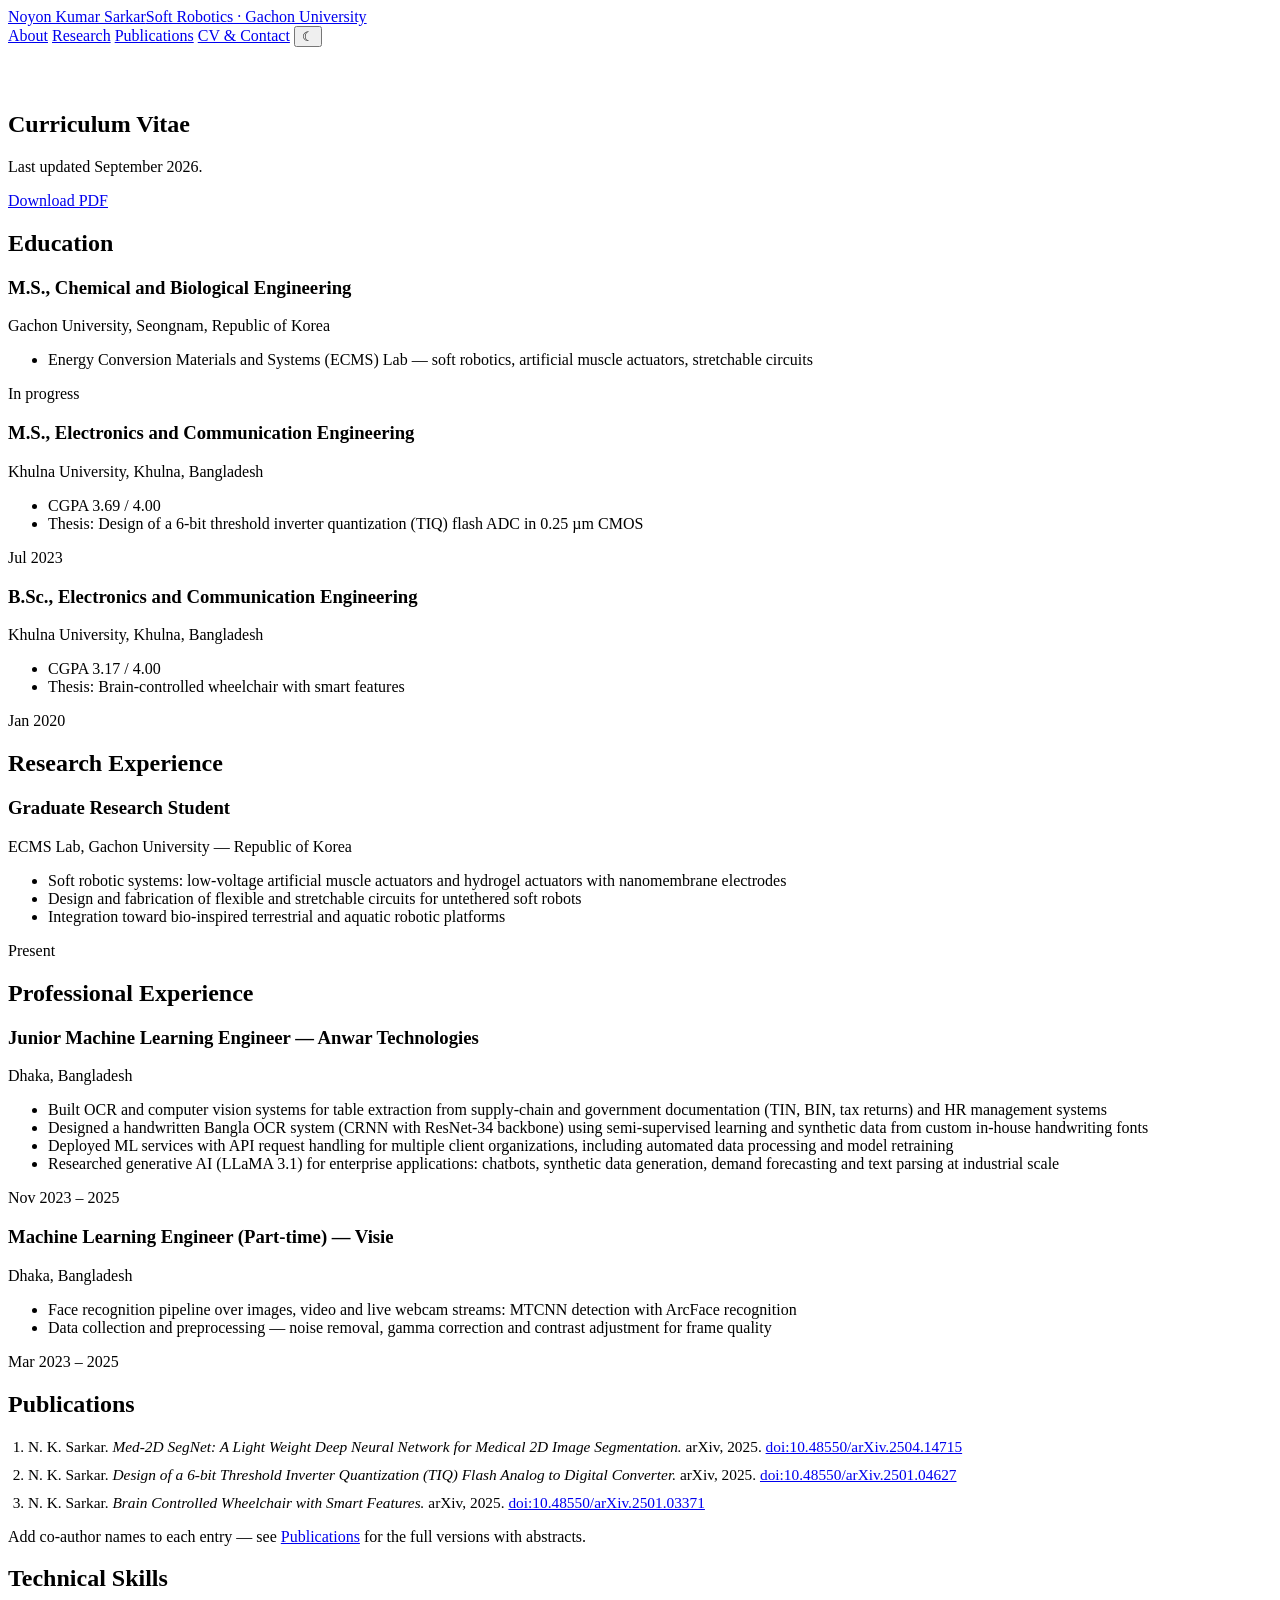
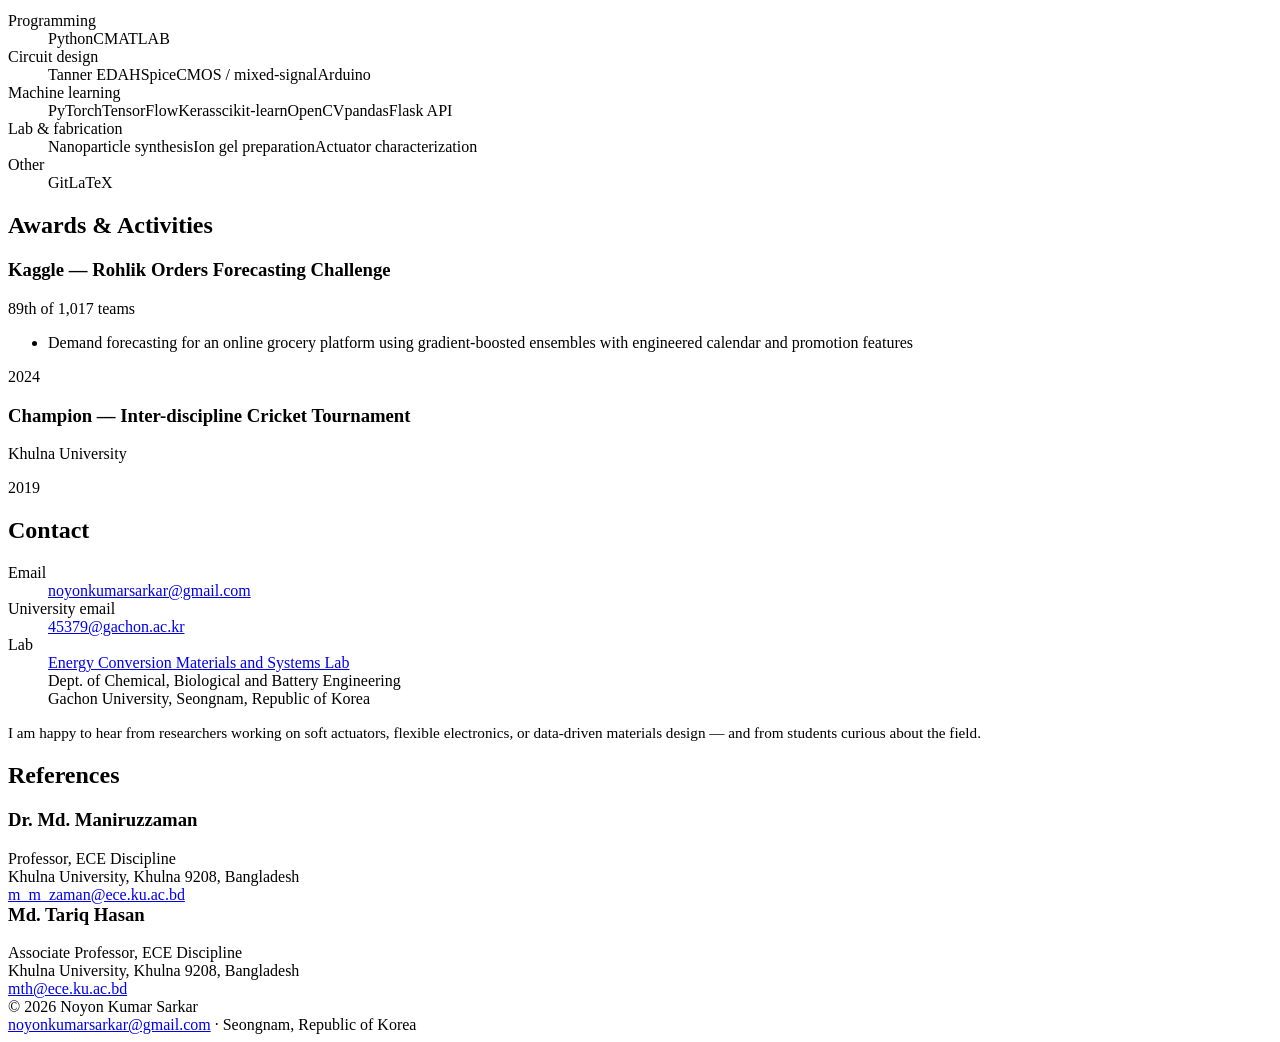
==== cv.html @ cf9ba2c2 "Add files via upload" ====
<!DOCTYPE html>
<html lang="en">
<head>
<meta charset="utf-8">
<meta name="viewport" content="width=device-width, initial-scale=1">
<title>CV &amp; Contact — Noyon Kumar Sarkar</title>
<meta name="description" content="Curriculum vitae and contact details for Noyon Kumar Sarkar, graduate research student at the ECMS Lab, Gachon University.">
<link rel="preconnect" href="https://fonts.googleapis.com">
<link rel="preconnect" href="https://fonts.gstatic.com" crossorigin>
<link href="https://fonts.googleapis.com/css2?family=Lora:wght@500;600&family=Inter:wght@400;500;600;650&display=swap" rel="stylesheet">
<link rel="stylesheet" href="assets/css/style.css">
<script src="assets/js/main.js"></script>
</head>
<body>

<header class="site-header">
  <nav class="nav">
    <a class="brand" href="index.html">Noyon Kumar Sarkar<span>Soft Robotics · Gachon University</span></a>
    <div class="nav-links">
      <a href="index.html">About</a>
      <a href="research.html">Research</a>
      <a href="publications.html">Publications</a>
      <a href="cv.html" class="active">CV &amp; Contact</a>
      <button class="theme-toggle" type="button" aria-label="Toggle theme">☾</button>
    </div>
  </nav>
</header>

<main>
<div class="wrap">

  <section style="padding-top:44px">
    <h1>Curriculum Vitae</h1>
    <p class="lede">Last updated September 2026.</p>
    <p><a class="btn" href="files/Noyon_Kumar_Sarkar_CV.pdf" target="_blank" rel="noopener">Download PDF</a></p>
  </section>

  <section>
    <h2 class="ruled">Education</h2>

    <div class="entry">
      <div class="entry-main">
        <h3>M.S., Chemical and Biological Engineering</h3>
        <p class="sub">Gachon University, Seongnam, Republic of Korea</p>
        <ul>
          <li>Energy Conversion Materials and Systems (ECMS) Lab — soft robotics, artificial muscle actuators, stretchable circuits</li>
          <!-- REPLACE: add your advisor's name, e.g. "Advisor: Prof. ___" -->
        </ul>
      </div>
      <div class="entry-meta">In progress</div>
    </div>

    <div class="entry">
      <div class="entry-main">
        <h3>M.S., Electronics and Communication Engineering</h3>
        <p class="sub">Khulna University, Khulna, Bangladesh</p>
        <ul>
          <li>CGPA 3.69 / 4.00</li>
          <li>Thesis: Design of a 6-bit threshold inverter quantization (TIQ) flash ADC in 0.25&nbsp;µm CMOS</li>
        </ul>
      </div>
      <div class="entry-meta">Jul 2023</div>
    </div>

    <div class="entry">
      <div class="entry-main">
        <h3>B.Sc., Electronics and Communication Engineering</h3>
        <p class="sub">Khulna University, Khulna, Bangladesh</p>
        <ul>
          <li>CGPA 3.17 / 4.00</li>
          <li>Thesis: Brain-controlled wheelchair with smart features</li>
        </ul>
      </div>
      <div class="entry-meta">Jan 2020</div>
    </div>
  </section>

  <section>
    <h2 class="ruled">Research Experience</h2>

    <div class="entry">
      <div class="entry-main">
        <h3>Graduate Research Student</h3>
        <p class="sub">ECMS Lab, Gachon University — Republic of Korea</p>
        <ul>
          <li>Soft robotic systems: low-voltage artificial muscle actuators and hydrogel actuators with nanomembrane electrodes</li>
          <li>Design and fabrication of flexible and stretchable circuits for untethered soft robots</li>
          <li>Integration toward bio-inspired terrestrial and aquatic robotic platforms</li>
          <!-- REPLACE with your specific projects and results -->
        </ul>
      </div>
      <div class="entry-meta">Present</div>
    </div>
  </section>

  <section>
    <h2 class="ruled">Professional Experience</h2>

    <div class="entry">
      <div class="entry-main">
        <h3>Junior Machine Learning Engineer — Anwar Technologies</h3>
        <p class="sub">Dhaka, Bangladesh</p>
        <ul>
          <li>Built OCR and computer vision systems for table extraction from supply-chain and government documentation (TIN, BIN, tax returns) and HR management systems</li>
          <li>Designed a handwritten Bangla OCR system (CRNN with ResNet-34 backbone) using semi-supervised learning and synthetic data from custom in-house handwriting fonts</li>
          <li>Deployed ML services with API request handling for multiple client organizations, including automated data processing and model retraining</li>
          <li>Researched generative AI (LLaMA 3.1) for enterprise applications: chatbots, synthetic data generation, demand forecasting and text parsing at industrial scale</li>
        </ul>
      </div>
      <div class="entry-meta">Nov 2023 – 2025</div>
    </div>

    <div class="entry">
      <div class="entry-main">
        <h3>Machine Learning Engineer (Part-time) — Visie</h3>
        <p class="sub">Dhaka, Bangladesh</p>
        <ul>
          <li>Face recognition pipeline over images, video and live webcam streams: MTCNN detection with ArcFace recognition</li>
          <li>Data collection and preprocessing — noise removal, gamma correction and contrast adjustment for frame quality</li>
        </ul>
      </div>
      <div class="entry-meta">Mar 2023 – 2025</div>
    </div>
  </section>

  <section>
    <h2 class="ruled">Publications</h2>
    <ol style="padding-left:20px;color:var(--text-muted);font-size:.96rem">
      <li style="margin-bottom:10px">N. K. Sarkar. <em>Med-2D SegNet: A Light Weight Deep Neural Network for Medical 2D Image Segmentation.</em> arXiv, 2025. <a href="https://doi.org/10.48550/arXiv.2504.14715" target="_blank" rel="noopener">doi:10.48550/arXiv.2504.14715</a></li>
      <li style="margin-bottom:10px">N. K. Sarkar. <em>Design of a 6-bit Threshold Inverter Quantization (TIQ) Flash Analog to Digital Converter.</em> arXiv, 2025. <a href="https://doi.org/10.48550/arXiv.2501.04627" target="_blank" rel="noopener">doi:10.48550/arXiv.2501.04627</a></li>
      <li style="margin-bottom:10px">N. K. Sarkar. <em>Brain Controlled Wheelchair with Smart Features.</em> arXiv, 2025. <a href="https://doi.org/10.48550/arXiv.2501.03371" target="_blank" rel="noopener">doi:10.48550/arXiv.2501.03371</a></li>
    </ol>
    <p class="faint">Add co-author names to each entry — see <a href="publications.html">Publications</a> for the full versions with abstracts.</p>
  </section>

  <section>
    <h2 class="ruled">Technical Skills</h2>
    <dl>
      <div class="skill-row">
        <dt>Programming</dt>
        <dd><span class="pill">Python</span><span class="pill">C</span><span class="pill">MATLAB</span></dd>
      </div>
      <div class="skill-row">
        <dt>Circuit design</dt>
        <dd><span class="pill">Tanner EDA</span><span class="pill">HSpice</span><span class="pill">CMOS / mixed-signal</span><span class="pill">Arduino</span></dd>
      </div>
      <div class="skill-row">
        <dt>Machine learning</dt>
        <dd><span class="pill">PyTorch</span><span class="pill">TensorFlow</span><span class="pill">Keras</span><span class="pill">scikit-learn</span><span class="pill">OpenCV</span><span class="pill">pandas</span><span class="pill">Flask API</span></dd>
      </div>
      <div class="skill-row">
        <dt>Lab &amp; fabrication</dt>
        <dd><span class="pill">Nanoparticle synthesis</span><span class="pill">Ion gel preparation</span><span class="pill">Actuator characterization</span>
          <!-- REPLACE with the techniques and instruments you actually use --></dd>
      </div>
      <div class="skill-row">
        <dt>Other</dt>
        <dd><span class="pill">Git</span><span class="pill">LaTeX</span></dd>
      </div>
    </dl>
  </section>

  <section>
    <h2 class="ruled">Awards &amp; Activities</h2>
    <div class="entry">
      <div class="entry-main">
        <h3>Kaggle — Rohlik Orders Forecasting Challenge</h3>
        <p class="sub">89th of 1,017 teams</p>
        <ul>
          <li>Demand forecasting for an online grocery platform using gradient-boosted ensembles with engineered calendar and promotion features</li>
        </ul>
      </div>
      <div class="entry-meta">2024</div>
    </div>
    <div class="entry">
      <div class="entry-main">
        <h3>Champion — Inter-discipline Cricket Tournament</h3>
        <p class="sub">Khulna University</p>
      </div>
      <div class="entry-meta">2019</div>
    </div>
  </section>

  <section>
    <h2 class="ruled">Contact</h2>
    <dl class="contact-grid">
      <div>
        <dt>Email</dt>
        <dd><a href="mailto:noyonkumarsarkar@gmail.com">noyonkumarsarkar@gmail.com</a></dd>
        <dt>University email</dt>
        <dd><a href="mailto:45379@gachon.ac.kr">45379@gachon.ac.kr</a></dd>
      </div>
      <div>
        <dt>Lab</dt>
        <dd><a href="https://sites.google.com/view/ecmslab/" target="_blank" rel="noopener">Energy Conversion Materials and Systems Lab</a><br>
            <span class="faint">Dept. of Chemical, Biological and Battery Engineering<br>Gachon University, Seongnam, Republic of Korea</span></dd>
      </div>
    </dl>
    <p class="muted" style="font-size:.95rem">
      I am happy to hear from researchers working on soft actuators, flexible electronics, or
      data-driven materials design — and from students curious about the field.
    </p>
  </section>

  <section>
    <h2 class="ruled">References</h2>
    <div class="contact-grid">
      <div>
        <h3 style="margin-top:0">Dr. Md. Maniruzzaman</h3>
        <p class="faint" style="margin:0">Professor, ECE Discipline<br>Khulna University, Khulna 9208, Bangladesh<br>
          <a href="mailto:m_m_zaman@ece.ku.ac.bd">m_m_zaman@ece.ku.ac.bd</a></p>
      </div>
      <div>
        <h3 style="margin-top:0">Md. Tariq Hasan</h3>
        <p class="faint" style="margin:0">Associate Professor, ECE Discipline<br>Khulna University, Khulna 9208, Bangladesh<br>
          <a href="mailto:mth@ece.ku.ac.bd">mth@ece.ku.ac.bd</a></p>
      </div>
    </div>
    <!-- Consider adding your Gachon advisor as a third reference once appropriate. -->
  </section>

</div>
</main>

<footer class="site-footer">
  <div class="wrap-wide">
    <div>© <span id="year">2026</span> Noyon Kumar Sarkar</div>
    <div><a href="mailto:noyonkumarsarkar@gmail.com">noyonkumarsarkar@gmail.com</a> · Seongnam, Republic of Korea</div>
  </div>
</footer>
<script>document.getElementById('year').textContent = new Date().getFullYear();</script>

</body>
</html>
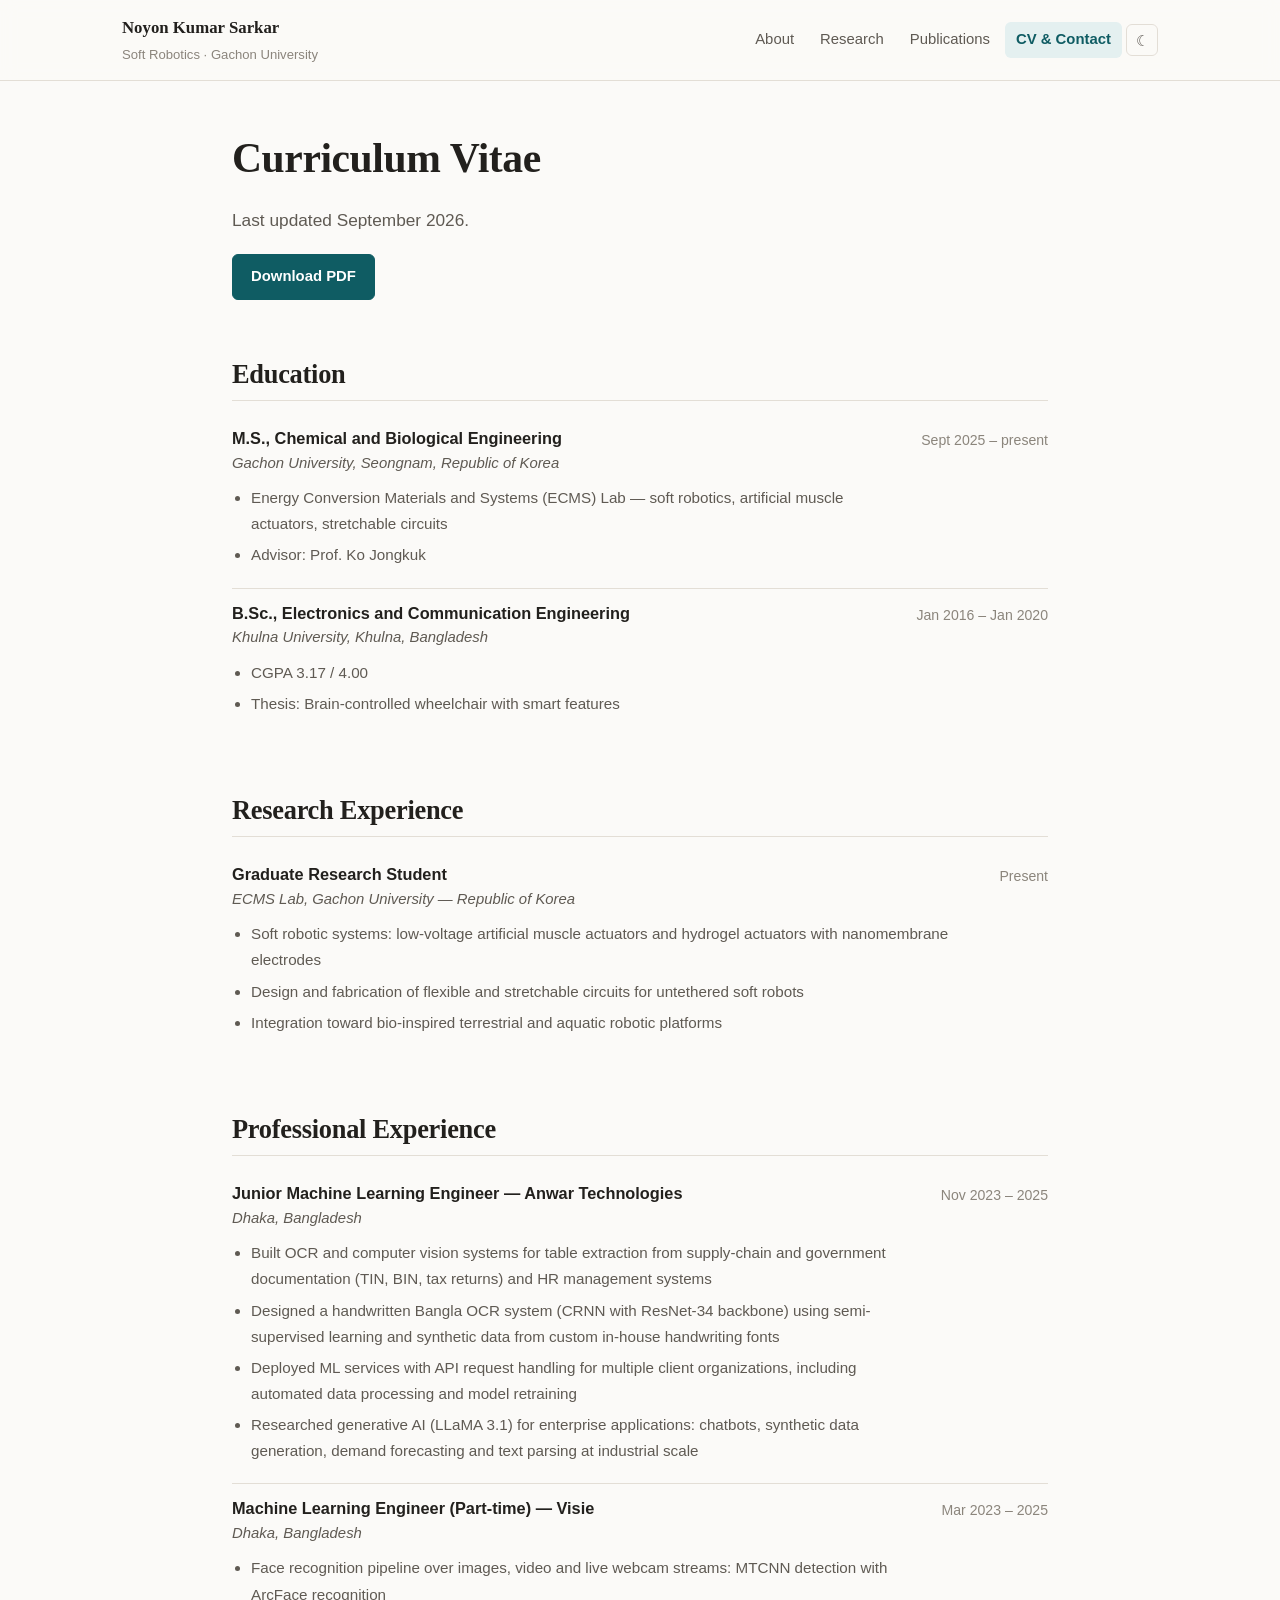
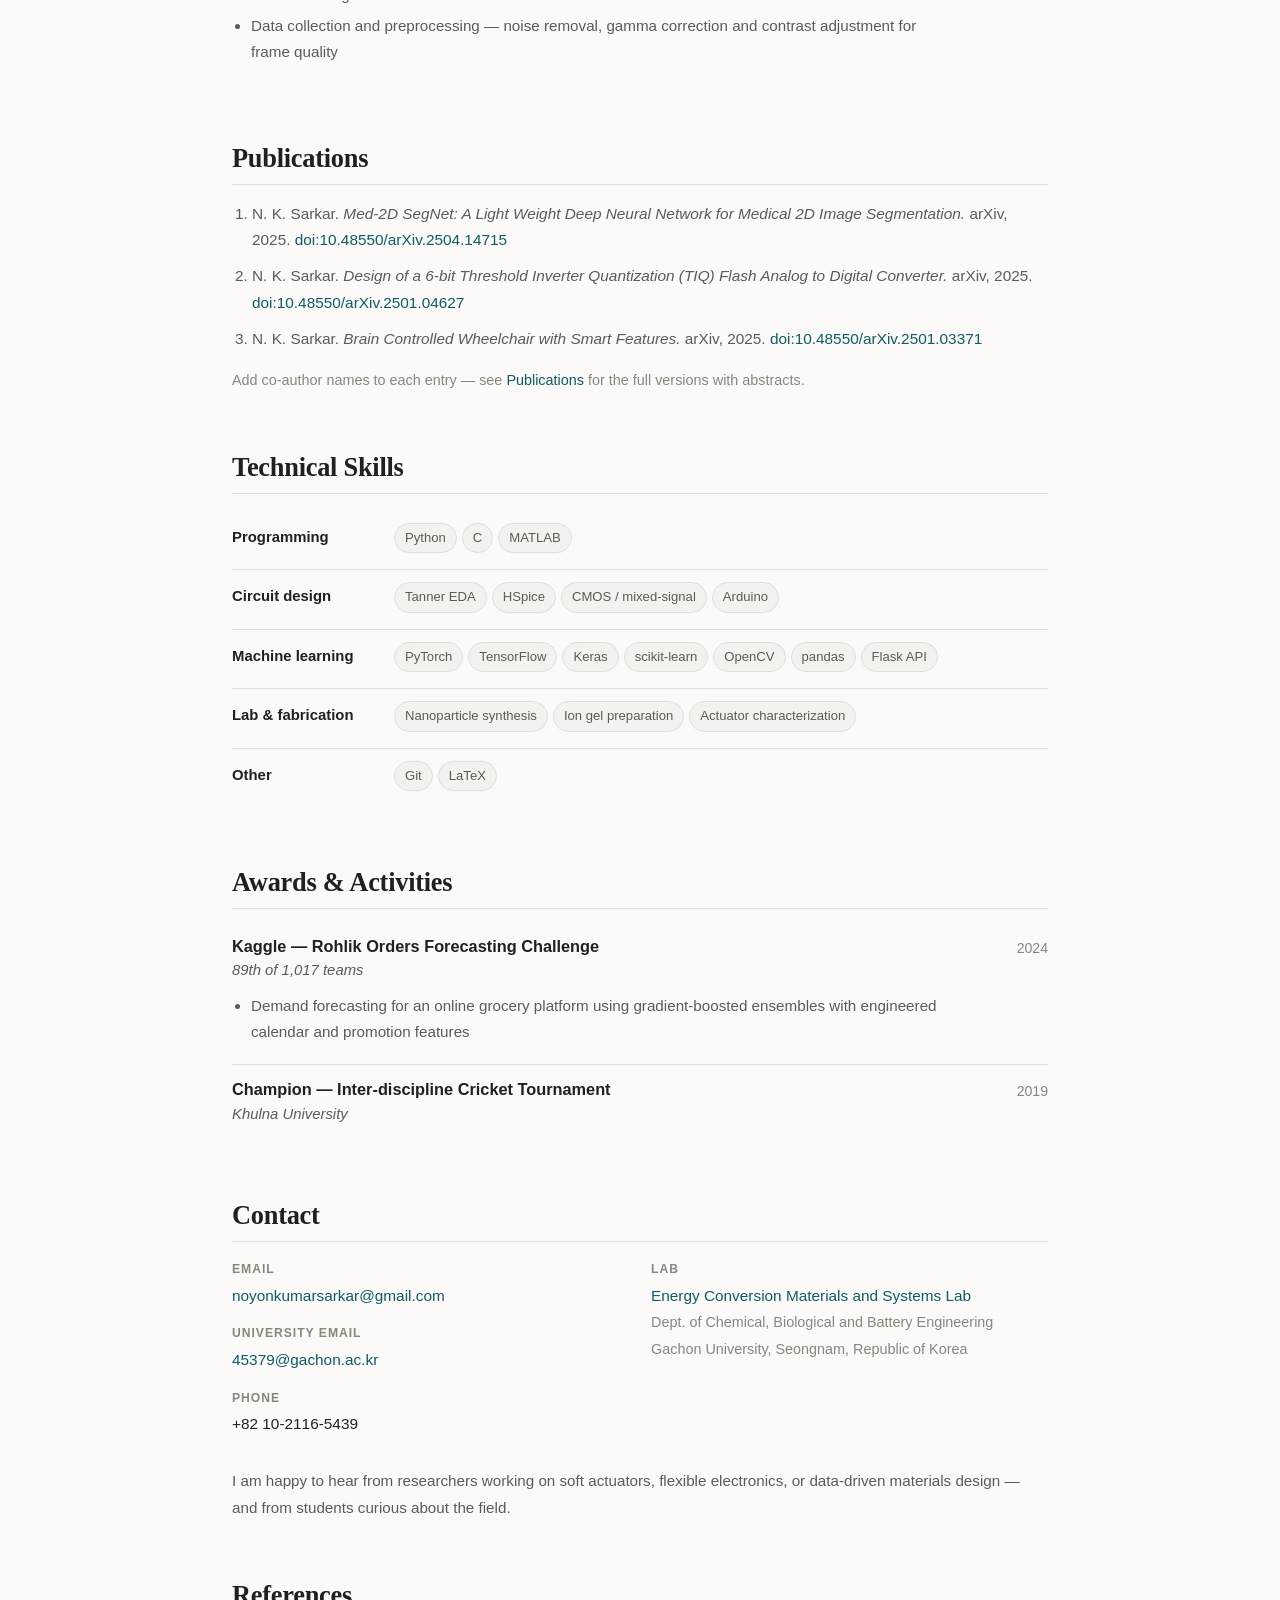
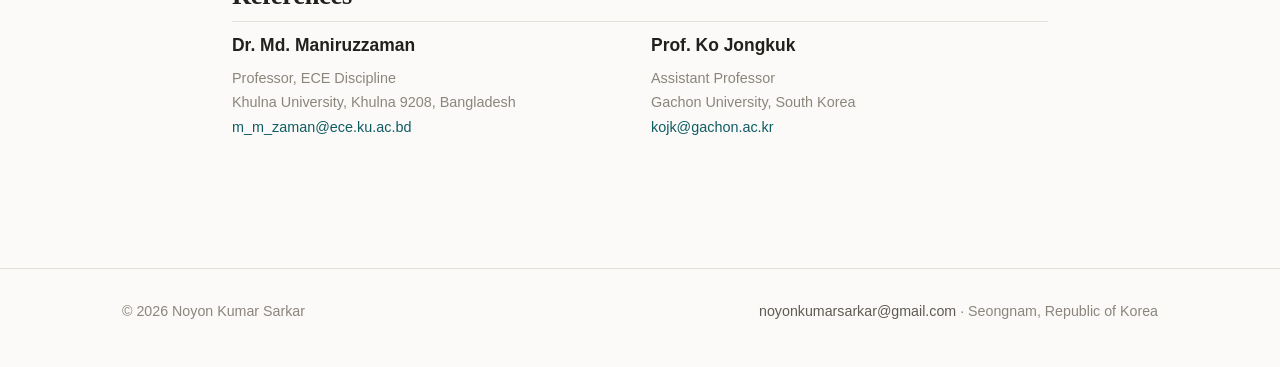
==== commit 6b5bbad4: "Add files via upload" ====
--- a/cv.html
+++ b/cv.html
@@ -44,22 +44,11 @@
         <p class="sub">Gachon University, Seongnam, Republic of Korea</p>
         <ul>
           <li>Energy Conversion Materials and Systems (ECMS) Lab — soft robotics, artificial muscle actuators, stretchable circuits</li>
-          <!-- REPLACE: add your advisor's name, e.g. "Advisor: Prof. ___" -->
-        </ul>
-      </div>
-      <div class="entry-meta">In progress</div>
-    </div>
-
-    <div class="entry">
-      <div class="entry-main">
-        <h3>M.S., Electronics and Communication Engineering</h3>
-        <p class="sub">Khulna University, Khulna, Bangladesh</p>
-        <ul>
-          <li>CGPA 3.69 / 4.00</li>
-          <li>Thesis: Design of a 6-bit threshold inverter quantization (TIQ) flash ADC in 0.25&nbsp;µm CMOS</li>
-        </ul>
-      </div>
-      <div class="entry-meta">Jul 2023</div>
+          <li>Advisor: Prof. Ko Jongkuk
+            <!-- CONFIRM: verify this is your formal advisor / lab PI title before this goes live --></li>
+        </ul>
+      </div>
+      <div class="entry-meta">Sept 2025 – present</div>
     </div>
 
     <div class="entry">
@@ -71,7 +60,7 @@
           <li>Thesis: Brain-controlled wheelchair with smart features</li>
         </ul>
       </div>
-      <div class="entry-meta">Jan 2020</div>
+      <div class="entry-meta">Jan 2016 – Jan 2020</div>
     </div>
   </section>
 
@@ -189,6 +178,8 @@
         <dd><a href="mailto:noyonkumarsarkar@gmail.com">noyonkumarsarkar@gmail.com</a></dd>
         <dt>University email</dt>
         <dd><a href="mailto:45379@gachon.ac.kr">45379@gachon.ac.kr</a></dd>
+        <dt>Phone</dt>
+        <dd>+82 10‑2116‑5439</dd>
       </div>
       <div>
         <dt>Lab</dt>
@@ -211,12 +202,11 @@
           <a href="mailto:m_m_zaman@ece.ku.ac.bd">m_m_zaman@ece.ku.ac.bd</a></p>
       </div>
       <div>
-        <h3 style="margin-top:0">Md. Tariq Hasan</h3>
-        <p class="faint" style="margin:0">Associate Professor, ECE Discipline<br>Khulna University, Khulna 9208, Bangladesh<br>
-          <a href="mailto:mth@ece.ku.ac.bd">mth@ece.ku.ac.bd</a></p>
-      </div>
-    </div>
-    <!-- Consider adding your Gachon advisor as a third reference once appropriate. -->
+        <h3 style="margin-top:0">Prof. Ko Jongkuk</h3>
+        <p class="faint" style="margin:0">Assistant Professor<br>Gachon University, South Korea<br>
+          <a href="mailto:kojk@gachon.ac.kr">kojk@gachon.ac.kr</a></p>
+      </div>
+    </div>
   </section>
 
 </div>
--- a/assets/css/style.css
+++ b/assets/css/style.css
@@ -0,0 +1,310 @@
+/* =========================================================
+   Noyon Kumar Sarkar — academic personal site
+   Clean academic theme. Edit the tokens below to restyle.
+   ========================================================= */
+
+:root {
+  /* ---- Color tokens (light) ---- */
+  --bg:            #fbfaf8;
+  --bg-soft:       #f4f2ee;
+  --surface:       #ffffff;
+  --border:        #e3ded6;
+  --border-strong: #cfc8bc;
+  --text:          #22201d;
+  --text-muted:    #5f5a53;
+  --text-faint:    #8b857c;
+  --accent:        #0f5c63;   /* deep teal — change this one line to rebrand */
+  --accent-soft:   #e4f0f0;
+  --accent-hover:  #0b4349;
+  --btn-fg:        #ffffff;   /* text on a filled accent button */
+
+  /* ---- Type ---- */
+  --serif: "Lora", Georgia, "Times New Roman", serif;
+  --sans:  "Inter", -apple-system, BlinkMacSystemFont, "Segoe UI", Roboto, Helvetica, Arial, sans-serif;
+  --mono:  ui-monospace, SFMono-Regular, "SF Mono", Menlo, Consolas, monospace;
+
+  /* ---- Layout ---- */
+  --wrap: 860px;
+  --wrap-wide: 1080px;
+  --radius: 6px;
+}
+
+@media (prefers-color-scheme: dark) {
+  :root:not([data-theme="light"]) {
+    --bg:            #16181a;
+    --bg-soft:       #1d2023;
+    --surface:       #1d2023;
+    --border:        #2e3236;
+    --border-strong: #41464b;
+    --text:          #e8e6e3;
+    --text-muted:    #a9a49c;
+    --text-faint:    #837d75;
+    --accent:        #5fb8c0;
+    --accent-soft:   #163234;
+    --accent-hover:  #85d0d7;
+    --btn-fg:        #10161a;
+  }
+}
+
+:root[data-theme="dark"] {
+  --bg:            #16181a;
+  --bg-soft:       #1d2023;
+  --surface:       #1d2023;
+  --border:        #2e3236;
+  --border-strong: #41464b;
+  --text:          #e8e6e3;
+  --text-muted:    #a9a49c;
+  --text-faint:    #837d75;
+  --accent:        #5fb8c0;
+  --accent-soft:   #163234;
+  --accent-hover:  #85d0d7;
+  --btn-fg:        #10161a;
+}
+
+/* ---------- Reset ---------- */
+*, *::before, *::after { box-sizing: border-box; }
+html { -webkit-text-size-adjust: 100%; scroll-behavior: smooth; }
+body {
+  margin: 0;
+  background: var(--bg);
+  color: var(--text);
+  font-family: var(--sans);
+  font-size: 16.5px;
+  line-height: 1.72;
+  -webkit-font-smoothing: antialiased;
+}
+img { max-width: 100%; height: auto; display: block; }
+
+/* ---------- Typography ---------- */
+h1, h2, h3, h4 {
+  font-family: var(--serif);
+  font-weight: 600;
+  line-height: 1.25;
+  letter-spacing: -0.01em;
+  color: var(--text);
+  margin: 0 0 .5em;
+}
+h1 { font-size: clamp(1.9rem, 1.4rem + 2vw, 2.6rem); }
+h2 { font-size: clamp(1.35rem, 1.15rem + 0.8vw, 1.65rem); margin-top: 2.2em; }
+h3 { font-size: 1.09rem; font-family: var(--sans); font-weight: 650; letter-spacing: 0; margin-top: 1.8em; }
+p  { margin: 0 0 1.05em; }
+a  { color: var(--accent); text-decoration: none; border-bottom: 1px solid transparent; transition: color .15s, border-color .15s; }
+a:hover { color: var(--accent-hover); border-bottom-color: currentColor; }
+strong { font-weight: 650; color: var(--text); }
+small  { font-size: .875rem; color: var(--text-muted); }
+
+.lede { font-size: 1.08rem; color: var(--text-muted); }
+.muted { color: var(--text-muted); }
+.faint { color: var(--text-faint); font-size: .9rem; }
+
+/* Section rule under h2, academic-CV style */
+.ruled {
+  border-bottom: 1px solid var(--border);
+  padding-bottom: .35em;
+  font-variant-caps: normal;
+}
+
+/* ---------- Layout ---------- */
+.wrap { max-width: var(--wrap); margin: 0 auto; padding-inline: 22px; }
+.wrap-wide { max-width: var(--wrap-wide); margin: 0 auto; padding-inline: 22px; }
+main { padding-block: 8px 72px; }
+section + section { margin-top: 8px; }
+
+/* ---------- Header / nav ---------- */
+.site-header {
+  border-bottom: 1px solid var(--border);
+  background: color-mix(in srgb, var(--bg) 88%, transparent);
+  backdrop-filter: saturate(160%) blur(8px);
+  position: sticky; top: 0; z-index: 50;
+}
+.nav {
+  max-width: var(--wrap-wide);
+  margin: 0 auto;
+  padding: 14px 22px;
+  display: flex; align-items: center; gap: 18px;
+  flex-wrap: wrap;
+}
+.brand {
+  font-family: var(--serif);
+  font-size: 1.05rem;
+  font-weight: 600;
+  color: var(--text);
+  border: 0;
+  margin-right: auto;
+  white-space: nowrap;
+}
+.brand:hover { color: var(--accent); border: 0; }
+.brand span { color: var(--text-faint); font-weight: 400; font-family: var(--sans); font-size: .82rem; display: block; margin-top: 1px; }
+.nav-links { display: flex; gap: 4px; flex-wrap: wrap; align-items: center; }
+.nav-links a {
+  font-size: .93rem;
+  color: var(--text-muted);
+  padding: 5px 11px;
+  border-radius: var(--radius);
+  border: 0;
+}
+.nav-links a:hover { color: var(--text); background: var(--bg-soft); border: 0; }
+.nav-links a.active { color: var(--accent); background: var(--accent-soft); font-weight: 600; }
+
+.theme-toggle {
+  background: none; border: 1px solid var(--border); color: var(--text-muted);
+  width: 32px; height: 32px; border-radius: var(--radius); cursor: pointer;
+  display: inline-flex; align-items: center; justify-content: center; font-size: .95rem;
+  padding: 0; line-height: 1;
+}
+.theme-toggle:hover { color: var(--text); border-color: var(--border-strong); }
+
+/* ---------- Hero (home) ---------- */
+.hero {
+  display: grid;
+  grid-template-columns: 176px 1fr;
+  gap: 34px;
+  align-items: start;
+  padding-block: 52px 12px;
+}
+.hero-photo {
+  width: 176px; height: 176px;
+  border-radius: 4px;
+  object-fit: cover;
+  border: 1px solid var(--border);
+  background: var(--bg-soft);
+}
+.photo-placeholder {
+  width: 176px; height: 176px;
+  border: 1px dashed var(--border-strong);
+  border-radius: 4px;
+  display: flex; align-items: center; justify-content: center;
+  text-align: center; padding: 14px;
+  color: var(--text-faint); font-size: .78rem; line-height: 1.45;
+  background: var(--bg-soft);
+}
+.hero h1 { margin-bottom: .18em; }
+.hero .role { font-size: 1.04rem; color: var(--text-muted); margin-bottom: .25em; }
+.hero .affil { font-size: .95rem; color: var(--text-faint); margin-bottom: 1.1em; }
+
+.links-row { display: flex; flex-wrap: wrap; gap: 8px; margin-top: 4px; }
+.chip {
+  display: inline-flex; align-items: center; gap: 6px;
+  font-size: .875rem;
+  padding: 5px 12px;
+  border: 1px solid var(--border);
+  border-radius: 100px;
+  color: var(--text-muted);
+  background: var(--surface);
+}
+.chip:hover { color: var(--accent); border-color: var(--accent); background: var(--accent-soft); }
+
+.btn {
+  display: inline-flex; align-items: center; gap: 8px;
+  background: var(--accent); color: var(--btn-fg);
+  padding: 9px 18px; border-radius: var(--radius);
+  font-size: .93rem; font-weight: 550; border: 1px solid var(--accent);
+}
+.btn:hover { background: var(--accent-hover); border-color: var(--accent-hover); color: var(--btn-fg); }
+.btn-ghost { background: transparent; color: var(--accent); border-color: var(--accent); }
+.btn-ghost:hover { background: var(--accent-soft); color: var(--accent-hover); border-color: var(--accent-hover); }
+
+/* ---------- Cards & lists ---------- */
+.card {
+  background: var(--surface);
+  border: 1px solid var(--border);
+  border-radius: var(--radius);
+  padding: 22px 24px;
+  margin-bottom: 16px;
+}
+.card h3 { margin-top: 0; }
+
+.grid-2 { display: grid; grid-template-columns: repeat(2, 1fr); gap: 16px; }
+
+/* Research theme block */
+.theme { border-left: 2px solid var(--accent); padding-left: 20px; margin-bottom: 34px; }
+.theme h3 { margin-top: 0; font-family: var(--serif); font-size: 1.2rem; font-weight: 600; }
+.theme .tag {
+  display: inline-block; font-size: .72rem; letter-spacing: .07em; text-transform: uppercase;
+  color: var(--accent); background: var(--accent-soft); padding: 2px 8px; border-radius: 3px;
+  margin-bottom: 9px; font-weight: 650;
+}
+
+/* Publication entry */
+.pub { padding: 20px 0; border-bottom: 1px solid var(--border); }
+.pub:last-child { border-bottom: 0; }
+.pub-title { font-family: var(--serif); font-size: 1.13rem; font-weight: 600; margin: 0 0 5px; line-height: 1.35; }
+.pub-authors { font-size: .93rem; color: var(--text-muted); margin: 0 0 6px; }
+.pub-authors .me { color: var(--text); font-weight: 650; }
+.pub-venue { font-size: .89rem; color: var(--text-faint); font-style: italic; margin: 0 0 10px; }
+.pub-abstract { font-size: .95rem; color: var(--text-muted); margin: 10px 0 12px; }
+.pub-links { display: flex; gap: 8px; flex-wrap: wrap; }
+.pub-links a {
+  font-size: .82rem; padding: 3px 10px; border: 1px solid var(--border);
+  border-radius: 3px; color: var(--text-muted);
+}
+.pub-links a:hover { color: var(--accent); border-color: var(--accent); background: var(--accent-soft); }
+
+/* CV entry rows */
+.entry { display: grid; grid-template-columns: 1fr auto; gap: 6px 20px; padding: 14px 0; border-bottom: 1px solid var(--border); }
+.entry:last-child { border-bottom: 0; }
+.entry-main h3 { margin: 0 0 2px; font-size: 1.02rem; }
+.entry-main .sub { font-size: .93rem; color: var(--text-muted); font-style: italic; margin: 0; }
+.entry-meta { text-align: right; font-size: .88rem; color: var(--text-faint); white-space: nowrap; }
+.entry ul { margin: 9px 0 0; padding-left: 19px; font-size: .95rem; color: var(--text-muted); }
+.entry ul li { margin-bottom: 5px; }
+.entry-full { grid-column: 1 / -1; }
+
+/* Skills */
+.skill-row { display: grid; grid-template-columns: 150px 1fr; gap: 12px; padding: 11px 0; border-bottom: 1px solid var(--border); align-items: baseline; }
+.skill-row:last-child { border-bottom: 0; }
+.skill-row dt { font-weight: 650; font-size: .93rem; }
+.skill-row dd { margin: 0; }
+.pill {
+  display: inline-block; font-size: .82rem; padding: 3px 10px; margin: 0 5px 5px 0;
+  background: var(--bg-soft); border: 1px solid var(--border); border-radius: 100px; color: var(--text-muted);
+}
+
+/* Contact */
+.contact-grid { display: grid; grid-template-columns: repeat(2, 1fr); gap: 22px; }
+.contact-grid dt { font-size: .76rem; letter-spacing: .08em; text-transform: uppercase; color: var(--text-faint); margin-bottom: 3px; font-weight: 650; }
+.contact-grid dd { margin: 0 0 14px; font-size: .96rem; }
+
+/* Callout for content Noyon needs to fill in */
+.todo {
+  border: 1px dashed var(--border-strong);
+  background: var(--bg-soft);
+  border-radius: var(--radius);
+  padding: 14px 18px;
+  font-size: .9rem;
+  color: var(--text-muted);
+  margin: 16px 0;
+}
+.todo strong { color: var(--accent); }
+
+/* ---------- Footer ---------- */
+.site-footer {
+  border-top: 1px solid var(--border);
+  margin-top: 56px;
+  padding: 30px 0 44px;
+  font-size: .89rem;
+  color: var(--text-faint);
+}
+.site-footer .wrap-wide { display: flex; justify-content: space-between; gap: 16px; flex-wrap: wrap; }
+.site-footer a { color: var(--text-muted); }
+
+/* ---------- Responsive ---------- */
+@media (max-width: 720px) {
+  body { font-size: 16px; }
+  .hero { grid-template-columns: 1fr; gap: 22px; padding-block: 34px 8px; }
+  .hero-photo, .photo-placeholder { width: 132px; height: 132px; }
+  .grid-2, .contact-grid { grid-template-columns: 1fr; }
+  .entry { grid-template-columns: 1fr; }
+  .entry-meta { text-align: left; }
+  .skill-row { grid-template-columns: 1fr; gap: 4px; }
+  .nav { padding: 12px 18px; gap: 10px; }
+  .brand { width: 100%; margin-right: 0; }
+  .nav-links a { padding: 5px 9px; font-size: .9rem; }
+}
+
+/* ---------- Print ---------- */
+@media print {
+  .site-header, .site-footer, .theme-toggle, .links-row, .todo { display: none !important; }
+  body { background: #fff; color: #000; font-size: 11pt; }
+  a { color: #000; }
+}
